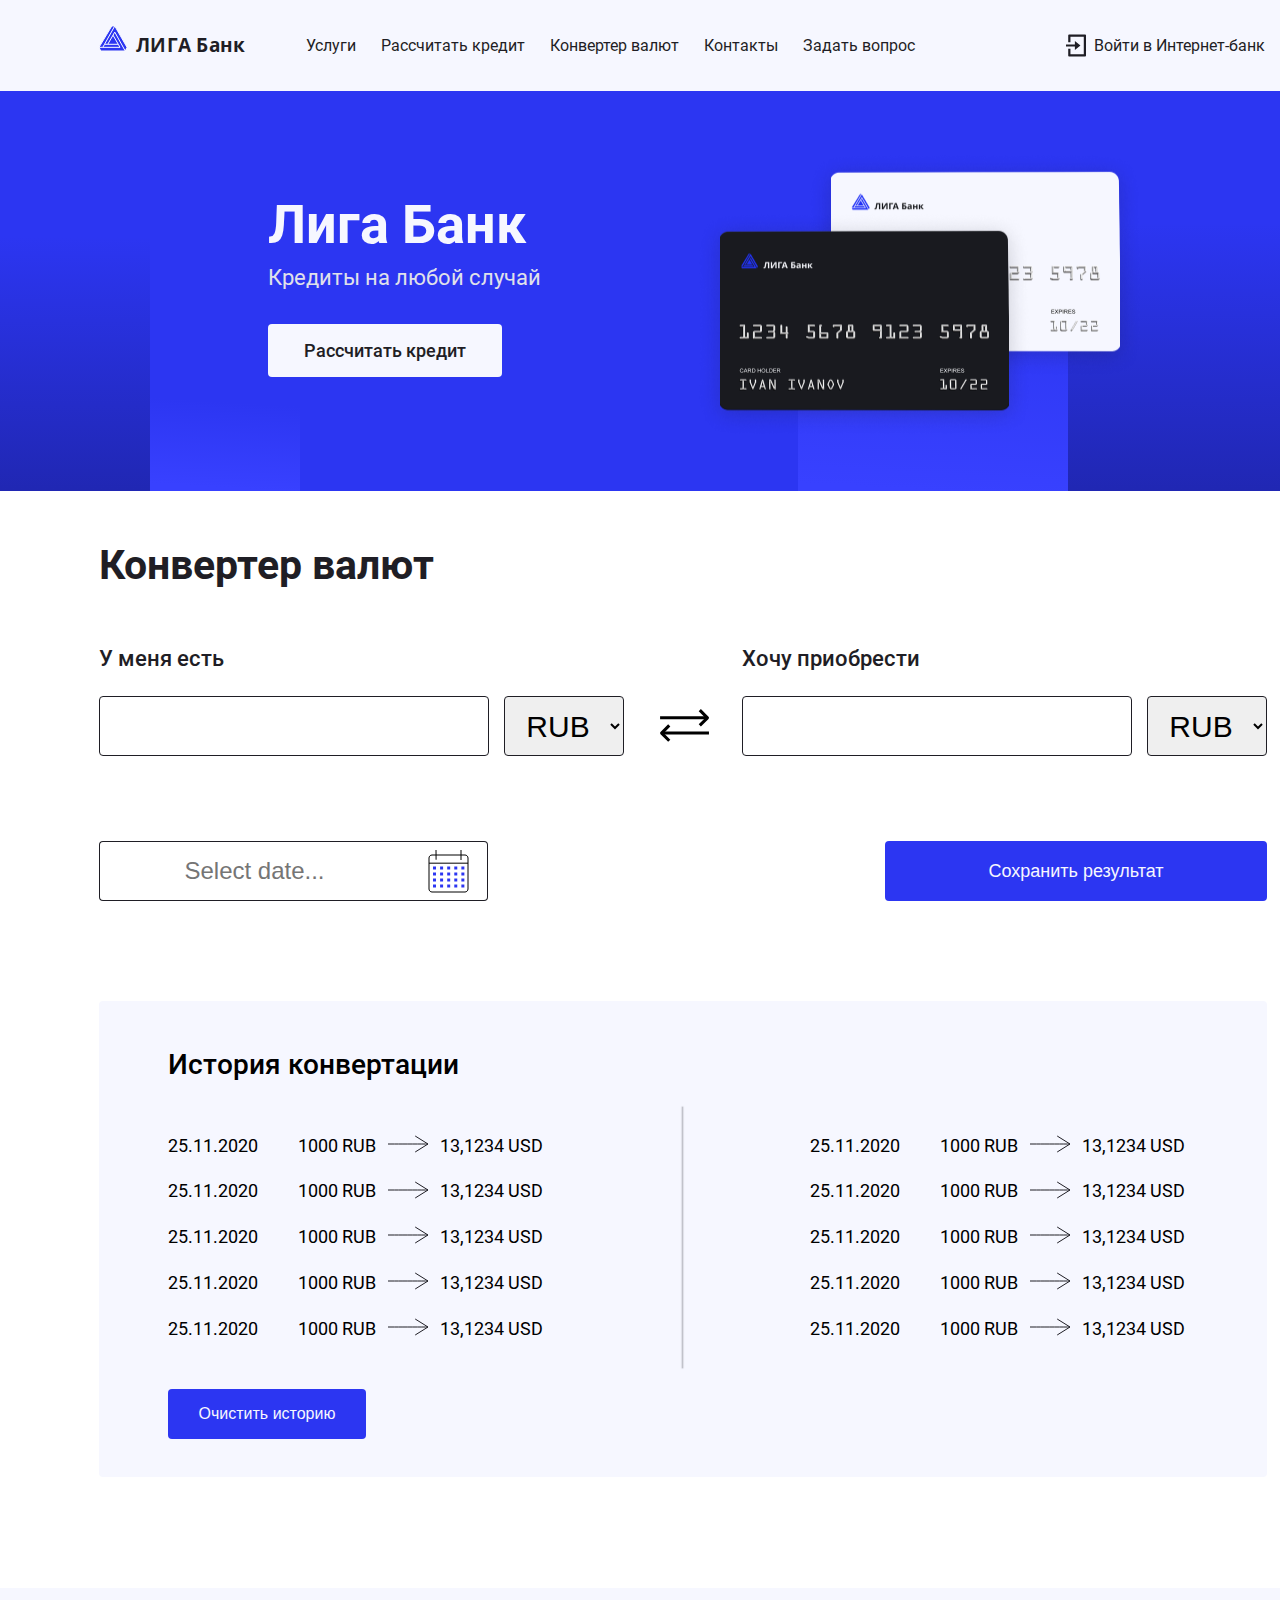
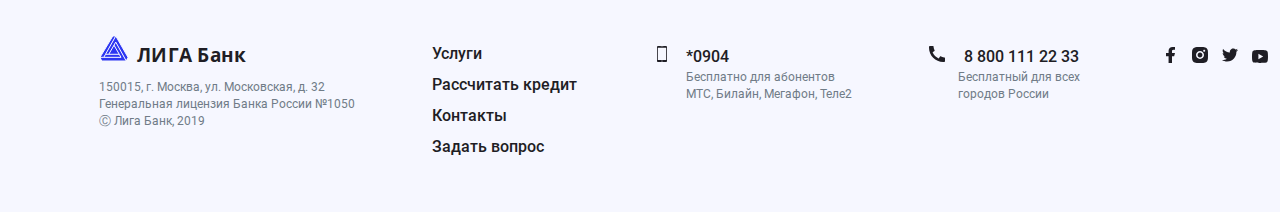
==== index.html @ 65e577ff "Создаёт полностью валидный html css документ" ====
<!DOCTYPE html>
<html lang="ru">
<head>
  <meta charset="UTF-8">
  <meta http-equiv="X-UA-Compatible" content="IE=edge">
  <meta name="viewport" content="width=device-width, initial-scale=1.0">
  <link rel="stylesheet" href="./css/style.css">
  <title>LigaBank</title>
</head>
<body>
  <div class="container">
    <!-- header: -->
    <header class="header">
      <a class="logo" href="#" aria-label="Домашняя страница">
        <svg class="icon-logo" width="30" height="27" fill="none"><use xlink:href="./img/sprite.svg#icon-logo"></use></svg>
        <span>ЛИГА Банк</span>
      </a>
      <nav class="header__navigator">
        <ul class="header__navigator-list">
          <li class="header__navigator-item"><a href="#">Услуги</a></li>
          <li class="header__navigator-item"><a href="#">Рассчитать кредит</a></li>
          <li class="header__navigator-item"><a href="#">Конвертер валют</a></li>
          <li class="header__navigator-item"><a href="#">Контакты</a></li>
          <li class="header__navigator-item"><a href="#">Задать вопрос</a></li>
        </ul>
      </nav>
      <a href="#" class="header__login">
        <svg class="icon-login" width="30" height="27" fill="none"><use xlink:href="./img/sprite.svg#icon-login"></use></svg>
        <span>Войти в Интернет-банк</span>
      </a>
    </header>

    <!-- main: -->
    <main>
      <!-- banner: -->
      <section class="banner">
        <h1 class="visually-hidden">Причины обратиться в Лига Банк:</h1>
        <div class="banner__loan">
          <h2 class="banner__title">Лига Банк</h2>
          <p class="banner__propose">Кредиты на любой случай</p>
          <a class="banner__redirect" href="#">Рассчитать кредит</a>
        </div>
        <div class="banner__cards"></div>
      </section>
      <!-- converter: -->
      <section class="converter">
        <h2 class="converter__title">Конвертер валют</h2>
        <!-- form: -->
        <form class="sums">
          <div class="sums__layout">
            <div class="organazer">
              <label for="sums__put">У меня есть</label>
              <input type="text" class="sums__put" name="sums__put" id="sums__put" aria-label="Введите сумму, которую необходимо поменять">
              <select>
                <option>RUB</option>
                <option>USD</option>
                <option>EUR</option>
                <option>GBR</option>
              </select>            
            </div>
            <div class="sums__arrows">
              <svg width="80" height="55" fill="none"><use xlink:href="./img/sprite.svg#icon-arrows"></use></svg>
            </div>
            <div class="organazer">
              <label for="sums__takeoff">Хочу приобрести</label>
              <input type="text" class="sums__takeoff" name="sums__takeoff" id="sums__takeoff" aria-label="Введите сумму, которую необходимо поменять">
              <select>
                <option>RUB</option>
                <option>USD</option>
                <option>EUR</option>
                <option>GBR</option>
              </select>            
            </div>
          </div>
          <div class="sums__layout">
            <div class="flatpickr">
              <input type="text" placeholder="Select date..." aria-label="Выберите в календаре дату для текущего курса валюты">
              <a aria-label="Календарь">
                <svg width="41" height="44" fill="none"><use xlink:href="./img/sprite.svg#icon-calendar"></use></svg>
              </a>
            </div>
            <button class="sums__submit" type="submit">Сохранить результат</button>
          </div>
        </form>
        <!-- history: -->
        <section class="history">
          <h2 class="history__title">История конвертации</h2>
          <div class="history__container">
            <ul class="history__list">
              <li class="history__item">
                <span class="history__date">25.11.2020</span>
                <span>1000 RUB</span>
                <span class="history__arrow">
                  <svg width="41" height="18" fill="none"><use xlink:href="./img/sprite.svg#icon-arrow"></use></svg>
                </span>
                <span>13,1234 USD</span>
              </li>
              <li class="history__item">
                <span class="history__date">25.11.2020</span>
                <span>1000 RUB</span>
                <span class="history__arrow">
                  <svg width="41" height="18" fill="none"><use xlink:href="./img/sprite.svg#icon-arrow"></use></svg>
                </span>
                <span>13,1234 USD</span>
              </li>
              <li class="history__item">
                <span class="history__date">25.11.2020</span>
                <span>1000 RUB</span>
                <span class="history__arrow">
                  <svg width="41" height="18" fill="none"><use xlink:href="./img/sprite.svg#icon-arrow"></use></svg>
                </span>
                <span>13,1234 USD</span>
              </li>
              <li class="history__item">
                <span class="history__date">25.11.2020</span>
                <span>1000 RUB</span>
                <span class="history__arrow">
                  <svg width="41" height="18" fill="none"><use xlink:href="./img/sprite.svg#icon-arrow"></use></svg>
                </span>
                <span>13,1234 USD</span>
              </li>
              <li class="history__item">
                <span class="history__date">25.11.2020</span>
                <span>1000 RUB</span>
                <span class="history__arrow">
                  <svg width="41" height="18" fill="none"><use xlink:href="./img/sprite.svg#icon-arrow"></use></svg>
                </span>
                <span>13,1234 USD</span>
              </li>
            </ul>
            <ul class="history__list history__list--right">
              <li class="history__item">
                <span class="history__date">25.11.2020</span>
                <span>1000 RUB</span>
                <span class="history__arrow">
                  <svg width="41" height="18" fill="none"><use xlink:href="./img/sprite.svg#icon-arrow"></use></svg>
                </span>
                <span>13,1234 USD</span>
              </li>
              <li class="history__item">
                <span class="history__date">25.11.2020</span>
                <span>1000 RUB</span>
                <span class="history__arrow">
                  <svg width="41" height="18" fill="none"><use xlink:href="./img/sprite.svg#icon-arrow"></use></svg>
                </span>
                <span>13,1234 USD</span>
              </li>
              <li class="history__item">
                <span class="history__date">25.11.2020</span>
                <span>1000 RUB</span>
                <span class="history__arrow">
                  <svg width="41" height="18" fill="none"><use xlink:href="./img/sprite.svg#icon-arrow"></use></svg>
                </span>
                <span>13,1234 USD</span>
              </li>
              <li class="history__item">
                <span class="history__date">25.11.2020</span>
                <span>1000 RUB</span>
                <span class="history__arrow">
                  <svg width="41" height="18" fill="none"><use xlink:href="./img/sprite.svg#icon-arrow"></use></svg>
                </span>
                <span>13,1234 USD</span>
              </li>
              <li class="history__item">
                <span class="history__date">25.11.2020</span>
                <span>1000 RUB</span>
                <span class="history__arrow">
                  <svg width="41" height="18" fill="none"><use xlink:href="./img/sprite.svg#icon-arrow"></use></svg>
                </span>
                <span>13,1234 USD</span>
              </li>
            </ul>
          </div>
          <button class="history__reset">Очистить историю</button>
        </section>
      </section>
    </main>
    <!-- footer: -->
    <footer class="footer">
      <div class="footer__target">
        <a class="logo" href="#" aria-label="Домашняя страница">
          <svg class="icon-logo" width="30" height="27" fill="none"><use xlink:href="./img/sprite.svg#icon-logo"></use></svg>
          <span>ЛИГА Банк</span>
        </a>
        <p class="footer__location">150015, г. Москва, ул. Московская, д. 32 Генеральная лицензия Банка России №1050 <br />Ⓒ Лига Банк, 2019</p>
      </div>
      <nav>
        <ul class="footer__navigator">
          <li><a href="#">Услуги</a></li>
          <li><a href="#">Рассчитать кредит</a></li>
          <li><a href="#">Контакты</a></li>
          <li><a href="#">Задать вопрос</a></li>
        </ul>
      </nav>
      <div class="footer__phone">
        <p class="footer__icon">
          <svg width="10" height="16" fill="none"><use xlink:href="./img/sprite.svg#icon-emergency"></use></svg>
          <span>*0904</span>
        </p>
        <p class="footer__info">Бесплатно для абонентов МТС, Билайн, Мегафон, Теле2</p>
      </div>
      <div class="footer__mobile">
        <p class="footer__icon">
          <svg width="16" height="16" fill="none"><use xlink:href="./img/sprite.svg#icon-phone"></use></svg>
          <span>8 800 111 22 33</span>
        </p>
        <p class="footer__info">Бесплатный для всех городов России</p>
      </div>
      <ul class="footer__websites">
        <li>
          <a href="#" class="footer__network" title="Найдите нас на сайте Фейсбук">
            <svg width="9" height="16"><use xlink:href="./img/sprite.svg#icon-facebook"></use></svg>
          </a>
        </li>
        <li>
          <a href="#" class="footer__network" title="Найдите нас на сайте Инстаграмм">
            <svg width="16" height="16"><use xlink:href="./img/sprite.svg#icon-insta"></use></svg>
          </a>
        </li>
        <li>
          <a href="#" class="footer__network" title="Найдите нас на сайте Твиттер">
            <svg width="16" height="16"><use xlink:href="./img/sprite.svg#icon-twitter"></use></svg>
          </a>
        </li>
        <li>
          <a href="#" class="footer__network" title="Найдите нас на сайте Ютьюб">
            <svg width="16" height="13"><use xlink:href="./img/sprite.svg#icon-youtube"></use></svg>
          </a>
        </li>
      </ul>
    </footer>
  </div>
</body>
</html>
---- css/style.css ----
/* roboto-regular - latin_cyrillic */
@font-face {
  font-family: 'Roboto';
  font-style: normal;
  font-weight: 400;
  src: url('../fonts/roboto-v27-latin_cyrillic-regular.eot'); /* IE9 Compat Modes */
  src: local(''),
       url('../fonts/roboto-v27-latin_cyrillic-regular.eot?#iefix') format('embedded-opentype'), /* IE6-IE8 */
       url('../fonts/roboto-v27-latin_cyrillic-regular.woff2') format('woff2'), /* Super Modern Browsers */
       url('../fonts/roboto-v27-latin_cyrillic-regular.woff') format('woff'), /* Modern Browsers */
       url('../fonts/roboto-v27-latin_cyrillic-regular.ttf') format('truetype'), /* Safari, Android, iOS */
       url('../fonts/roboto-v27-latin_cyrillic-regular.svg#Roboto') format('svg'); /* Legacy iOS */
}
/* roboto-500 - latin_cyrillic */
@font-face {
  font-family: 'Roboto';
  font-style: normal;
  font-weight: 500;
  src: url('../fonts/roboto-v27-latin_cyrillic-500.eot'); /* IE9 Compat Modes */
  src: local(''),
       url('../fonts/roboto-v27-latin_cyrillic-500.eot?#iefix') format('embedded-opentype'), /* IE6-IE8 */
       url('../fonts/roboto-v27-latin_cyrillic-500.woff2') format('woff2'), /* Super Modern Browsers */
       url('../fonts/roboto-v27-latin_cyrillic-500.woff') format('woff'), /* Modern Browsers */
       url('../fonts/roboto-v27-latin_cyrillic-500.ttf') format('truetype'), /* Safari, Android, iOS */
       url('../fonts/roboto-v27-latin_cyrillic-500.svg#Roboto') format('svg'); /* Legacy iOS */
}
/* roboto-700 - latin_cyrillic */
@font-face {
  font-family: 'Roboto';
  font-style: normal;
  font-weight: 700;
  src: url('../fonts/roboto-v27-latin_cyrillic-700.eot'); /* IE9 Compat Modes */
  src: local(''),
       url('../fonts/roboto-v27-latin_cyrillic-700.eot?#iefix') format('embedded-opentype'), /* IE6-IE8 */
       url('../fonts/roboto-v27-latin_cyrillic-700.woff2') format('woff2'), /* Super Modern Browsers */
       url('../fonts/roboto-v27-latin_cyrillic-700.woff') format('woff'), /* Modern Browsers */
       url('../fonts/roboto-v27-latin_cyrillic-700.ttf') format('truetype'), /* Safari, Android, iOS */
       url('../fonts/roboto-v27-latin_cyrillic-700.svg#Roboto') format('svg'); /* Legacy iOS */
}
/* open-sans-700 - latin_cyrillic */
@font-face {
  font-family: 'Open Sans';
  font-style: normal;
  font-weight: 700;
  src: url('../fonts/open-sans-v20-latin_cyrillic-700.eot'); /* IE9 Compat Modes */
  src: local(''),
       url('../fonts/open-sans-v20-latin_cyrillic-700.eot?#iefix') format('embedded-opentype'), /* IE6-IE8 */
       url('../fonts/open-sans-v20-latin_cyrillic-700.woff2') format('woff2'), /* Super Modern Browsers */
       url('../fonts/open-sans-v20-latin_cyrillic-700.woff') format('woff'), /* Modern Browsers */
       url('../fonts/open-sans-v20-latin_cyrillic-700.ttf') format('truetype'), /* Safari, Android, iOS */
       url('../fonts/open-sans-v20-latin_cyrillic-700.svg#OpenSans') format('svg'); /* Legacy iOS */
}
/* work-sans-700 - latin */
@font-face {
  font-family: 'Work Sans';
  font-style: normal;
  font-weight: 700;
  src: url('../fonts/work-sans-v9-latin-700.eot'); /* IE9 Compat Modes */
  src: local(''),
       url('../fonts/work-sans-v9-latin-700.eot?#iefix') format('embedded-opentype'), /* IE6-IE8 */
       url('../fonts/work-sans-v9-latin-700.woff2') format('woff2'), /* Super Modern Browsers */
       url('../fonts/work-sans-v9-latin-700.woff') format('woff'), /* Modern Browsers */
       url('../fonts/work-sans-v9-latin-700.ttf') format('truetype'), /* Safari, Android, iOS */
       url('../fonts/work-sans-v9-latin-700.svg#WorkSans') format('svg'); /* Legacy iOS */
}

body {
  width: auto;
  margin: 0 auto;

  font-family: "Roboto", sans-serif;
  background-color: #e5e5e5;
}

.container {
  display: flex;
  flex-direction: column;
  
  margin: 0 auto;
  width: 1366px;

  background-color: #ffffff;
  box-shadow: 0 0 15px rgba(0, 0, 0, 0.2);
}

/* ------------ header -------------------- */

.header {
  display: flex;
  justify-content: space-between;
  align-items: center;
  padding: 0 98px;

  background: #f6f7ff;
}

.logo {
  width: 165px;
  margin-right: 30px;
  padding-bottom: 10px;
  text-decoration: none;
}

.logo span {
  font-family: "Open Sans", sans-serif;
  font-weight: 700;
  font-size: 19px;
  line-height: 24px;
  margin-left: 4px;
  letter-spacing: 0.3px;
  color: #1F1E25;
}

.header__navigator {
  margin-right: auto;
}

.header__navigator-list {
  display: flex;
  flex-wrap: wrap;

  max-width: 750px;
  margin: 0;
  padding: 30px 0;
  list-style-type: none;
}

.header__navigator-item {
  min-height: 31px;
  display: flex;
  justify-content: center;
  align-items: center;

  margin-left: 13px;
  margin-right: 12px;
}

.header__navigator-item a {
  font-weight: 400;
  font-size: 16px;
  line-height: 19px;
  text-decoration: none;
  word-wrap: break-word;

  color: #1F1E25;
}

.header__navigator-item a:hover {
  color: #2C36F2;
  transition-duration: 150ms;
}

.header__navigator-item a:active {
  opacity: 0.5;
  transition-duration: 150ms;
}

.header__login {
  display: flex;
  align-items: center;
  font-weight: 400;
  font-size: 16px;
  line-height: 18.75px;
  text-decoration: none;

  color: #1f1e25;
}

.header__login:hover {
  color: #2c36f2;
  transition-duration: 150ms;
}

.header__login:active {
  opacity: 0.5;
  transition-duration: 150ms;
}

.icon-login {
  fill: #1f1e25;
  width: 20px;
}

.icon-login:hover {
  fill: #2c36f2;
  transition-duration: 150ms;
}

.icon-login:active {
  opacity: 0.5;
  transition-duration: 150ms;
}

.header__login span {
  width: 174px;
  font-weight: 400;
  font-size: 16px;
  line-height: 19px;
  text-decoration: none;
  margin-left: 8px;
}

/* ------------ banner section -------------------- */

.banner {
  display: flex;
  justify-content: space-between;
  padding: 62px 223px 54px 220px;

  background-color: #2C36F2;
  background-image:
    linear-gradient(180.24deg, rgba(32, 39, 179, 0) 36.31%, #2027B3 99.79%), 
    linear-gradient(183.47deg, rgba(56, 65, 255, 0) 66.3%, #3841FF 97.14%), 
    linear-gradient(183.47deg, rgba(56, 65, 255, 0) 27.26%, #3841FF 97.14%),
    linear-gradient(180.24deg, rgba(32, 39, 179, 0) 32.89%, #2027B3 99.79%);

  background-repeat: no-repeat;
  background-size: 150px 400px, 150px 269px, 270px 269px, 298px 400px;
  background-position: left bottom, 150px bottom, right 298px bottom, right bottom;
}

.banner__loan {
  width: 320px;
  padding: 10px;

  text-align: center;
}

.banner__title {
  font-weight: 700;
  font-size: 54px;
  line-height: 54px;

  margin-top: 35px;
  margin-bottom: 10px;
  padding-left: 14px;

  color: #F6F7FF;
}

.banner__propose {
  font-weight: 400;
  font-size: 22px;
  line-height: 26px;

  margin-top: 13px;
  margin-bottom: 13px;
  padding-left: 28px;

  color: #E0E1EA;
}

.banner__redirect {
  display: inline-block;

  width: 162px;
  padding: 16px 36px;
  margin: 20px 14px 20px 3px;

  font-weight: 500;
  font-size: 18px;
  line-height: 21px;
  text-decoration: none;

  color: #1F1E25;
  background-color: #F6F7FF;
  border-radius: 4px;
}

.banner__redirect:hover {
  color: #F6F7FF;
  background-color: #2C36F2;
  border: 1px solid #F6F7FF;
  border-radius: 6px;
  transition-duration: 150ms;
}

.banner__redirect:active {
  opacity: 0.5;
  transition-duration: 150ms;
}

.banner__cards {
  width: 446px;
  height: 284px;
  background-image:
    url(/img/black_card.png),
    url(/img/white_card.png);

  background-repeat: no-repeat;
  background-size: 335px 225px, 335px 225px;
  background-position: left bottom, right top;
}

/* ------------ converter -------------------- */

.converter {
  padding: 0 89px;
}

.converter__title {
  font-weight: 700;
  font-size: 41px;
  line-height: 57px;

  margin: 46px 10px 39px 10px;

  color: #1F1E25;
}

.sums {
  display: flex;
  flex-direction: column;
}

.sums__layout {
  display: flex;
  justify-content: space-between;
  flex-wrap: wrap;
  align-items: stretch;

  margin-bottom: 65px;
}

.organazer {
  display: flex;
  flex-wrap: wrap;
  justify-content: space-between;
  width: 525px;
  margin: 10px;

  color: #1F1E25;
}

.organazer label {
  width: 100%;
  margin-bottom: 22px;

  font-weight: 500;
  font-size: 22px;
  line-height: 31px;
}

.organazer input {
  width: 384px;
  min-height: 56px;
  font-weight: 500;
  font-size: 24px;
  line-height: 34px;

  text-align: center;
  border: 1px solid #1f1e25;
  border-radius: 4px;
}

.organazer select {
  width: 120px;
  min-height: 56px;
  font-weight: 400;
  font-size: 30px;
  line-height: 42px;

  text-align: center;
  border: 1px solid #1f1e25;
  border-radius: 4px;
  
  cursor: pointer;
}

.sums__arrows {
  display: flex;
  align-items: flex-end;
  margin: 10px 0 10px 0;
}

.flatpickr {
  display: flex;
  margin: 10px;
}

.flatpickr input {
  width: 305px;
  min-height: 56px;
  font-weight: 400;
  font-size: 24px;
  line-height: 34px;

  text-align: center;
  border: 1px solid #1f1e25;
  border-right-style: none;
  border-radius: 4px 0 0 4px;
  
  cursor: pointer;
}

.flatpickr a {
  display: flex;
  justify-content: center;
  align-items: center;
  width: 78px;
  min-height: 56px;

  border: 1px solid #1f1e25;
  border-left-style: none;
  border-radius: 0 4px 4px 0;

  cursor: pointer;
}

.sums__submit {
  width: 382px;
  min-height: 56px;
  margin: 10px;

  font-weight: 500;
  font-size: 18px;
  line-height: 25px;

  color: #f6f7ff;
  background-color: #2c36f2;
  border: #2c36f3;
  border-radius: 4px;
}

.sums__submit:hover {
  color: #2c36f2;
  background-color: #f6f7ff;
  border: 1px solid #2c36f2;
  border-radius: 6px;
  transition-duration: 150ms;
}

.sums__submit:active {
  opacity: 0.5;
  transition-duration: 150ms;
}

/* ------------ history section -------------------- */

.history {
  margin: 25px 10px 10px 10px;
  padding: 25px 82px 19px 69px;
  background-color: #f6f7ff;
  border-radius: 4px;
}

.history__title {
  margin-top: 19px;
  font-weight: 500;
  font-size: 28px;
  line-height: 39px;
}

.history__container {
  display: flex;
  flex-wrap: wrap;
  justify-content: space-between;

  position: relative;
}

.history__container::after {
  content: '';
  position: absolute;
  display: block;
  width: 1px;
  height: 100%;
  left: 50.5%;
  background-color: #c1c2ca;
  box-shadow: 0 0 1px 0.4px rgba(0, 0, 0, 0.2);
}

.history__list {
  padding-left: 0;
  list-style-type: none;
}

.history__item{
  padding: 10.5px 0 10px 0;
  font-weight: 400;
  font-size: 18px;
  line-height: 24px;
}

.history__date {
  padding-right: 36px;
}

.history__arrow {
  vertical-align: middle;
  padding-left: 8px;
  padding-right: 7px;
}

.history__reset {
  width: 198px;
  min-height: 50px;
  font-weight: 500;
  font-size: 16px;
  line-height: 19px;

  margin: 21px 19px 19px 0;

  color: #f6f7ff;
  background-color: #2c36f2;
  border: #2c36f3;
  border-radius: 4px;
}

.history__reset:hover {
  color: #2c36f2;
  background-color: #f6f7ff;
  border: 1px solid #2c36f2;
  border-radius: 6px;
  transition-duration: 150ms;
}

.history__reset:active {
  opacity: 0.5;
  transition-duration: 150ms;
}

/* ------------ footer -------------------- */

.footer {
  display: flex;
  justify-content: space-between;

  margin-top: 101px;
  padding: 35px 80px 40px 80px;

  background-color: #f6f7ff;
}

.footer__target {
  padding: 12px 36px 12px 19px;
}

.footer__location {
  width: 264px;
  font-weight: 400;
  font-size: 12px;
  line-height: 17px;

  color: #707c87;
}

.footer__navigator {
  margin: 15px 10px 10px 21px;
  padding-left: 0;
  list-style-type: none;
}

.footer__navigator li {
  width: 190px;
  padding: 4px 0 4px 0;
}

.footer__navigator a {
  text-decoration: none;
  font-weight: 500;
  font-size: 16px;
  line-height: 23px;
  
  color: #1f1e25;
}

.footer__navigator a:hover {
  color: #2C36F2;
  transition-duration: 150ms;
}

.footer__navigator a:active {
  opacity: 0.5;
  transition-duration: 150ms;
}

.footer__phone {
  width: 250px;
  margin: 15px 5px 10px 5px;
}

.footer__mobile {
  width: 216px;
  margin: 15px 5px 10px 5px;
}

.footer__icon {
  margin: 8px 10px 0 7px;

  font-weight: 500;
  font-size: 16px;
  line-height: 22px;

  color: #1f1e25;
}

.footer__icon span {
  padding-left: 15px;
}

.footer__info {
  margin: 1px 40px 9px 36px;

  font-weight: 400;
  font-size: 12px;
  line-height: 17px;

  color: #707c87;
}

.footer__websites {
  display: flex;
  flex-wrap: wrap;
  align-items: baseline;
  width: 131px;
  padding-left: 0;
  list-style-type: none;
}

.footer__websites li {
  display: flex;
  justify-content: center;
  align-items: center;
  width: 30px;
  height: 37px;
}

.footer__network {
  fill: #1f1e25;
}

.footer__network:hover {
  fill: #2c36f2;
  transition-duration: 150ms;
}

.footer__network:active {
  opacity: 0.5;
  transition-duration: 150ms;
}

/* ------------ Общие привила для скрытых блоков -------------------- */

.visually-hidden:not(:focus):not(:active) {
  position: absolute;

  width: 1px;
  height: 1px;
  margin: -1px;
  padding: 0;

  overflow: hidden;
  border: 0;
  white-space: nowrap;

  clip-path: inset(100%);
  clip: rect(0, 0, 0, 0);
}
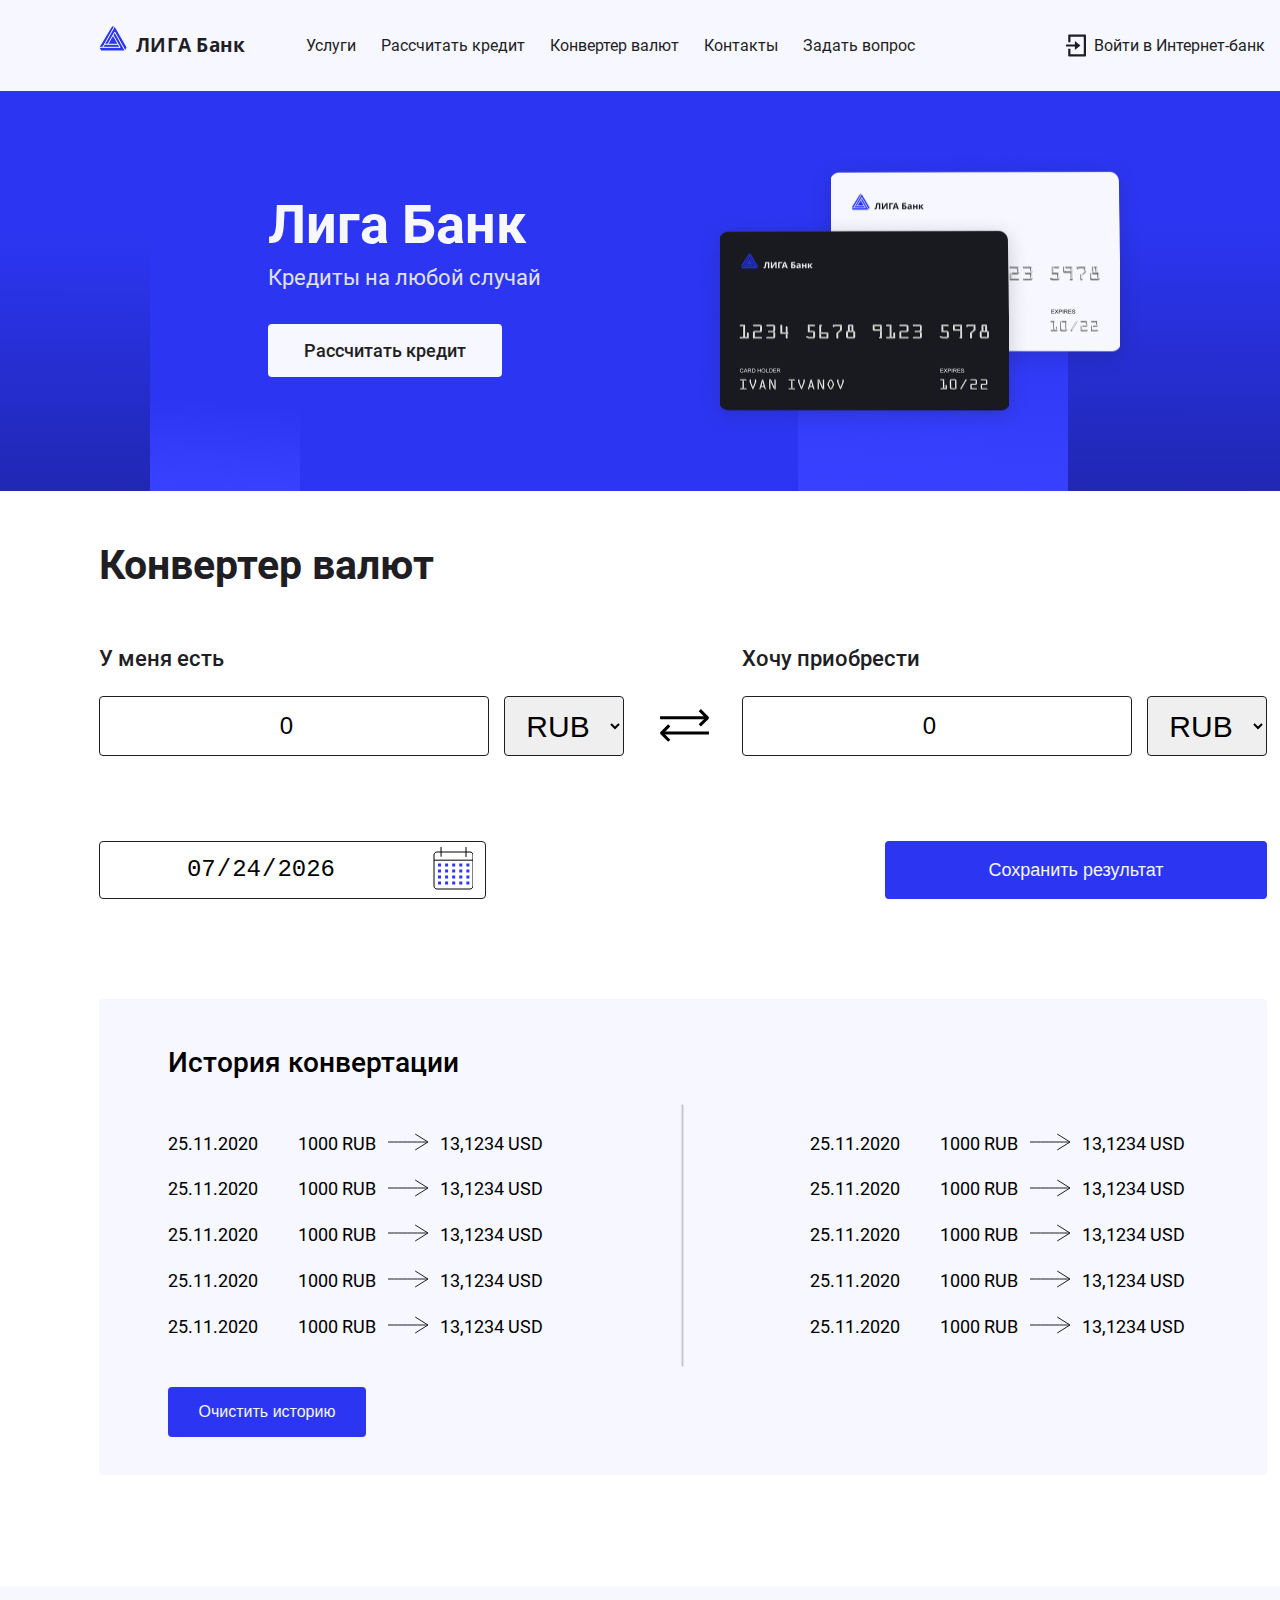
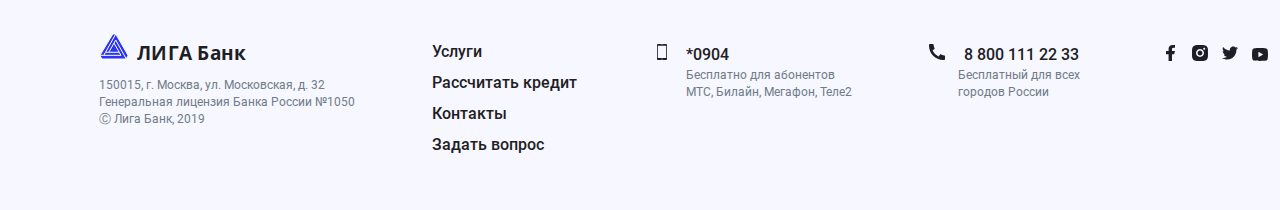
==== commit 5af8b9eb: "Создает основные JS функции" ====
--- a/index.html
+++ b/index.html
@@ -4,6 +4,7 @@
   <meta charset="UTF-8">
   <meta http-equiv="X-UA-Compatible" content="IE=edge">
   <meta name="viewport" content="width=device-width, initial-scale=1.0">
+  <link rel="shortcut icon" href="#">
   <link rel="stylesheet" href="./css/style.css">
   <title>LigaBank</title>
 </head>
@@ -49,36 +50,31 @@
         <form class="sums">
           <div class="sums__layout">
             <div class="organazer">
-              <label for="sums__put">У меня есть</label>
-              <input type="text" class="sums__put" name="sums__put" id="sums__put" aria-label="Введите сумму, которую необходимо поменять">
-              <select>
-                <option>RUB</option>
-                <option>USD</option>
-                <option>EUR</option>
-                <option>GBR</option>
+              <label for="sums__cash">У меня есть</label>
+              <input type="number" class="sums__cash" value="0" name="sums__cash" id="sums__cash" aria-label="Введите сумму, которую необходимо поменять">
+              <select class="sums__cash-type">
+                <option value="RUB">RUB</option>
+                <option value="USD">USD</option>
+                <option value="EUR">EUR</option>
+                <option value="GBP">GBP</option>
               </select>            
             </div>
             <div class="sums__arrows">
               <svg width="80" height="55" fill="none"><use xlink:href="./img/sprite.svg#icon-arrows"></use></svg>
             </div>
             <div class="organazer">
-              <label for="sums__takeoff">Хочу приобрести</label>
-              <input type="text" class="sums__takeoff" name="sums__takeoff" id="sums__takeoff" aria-label="Введите сумму, которую необходимо поменять">
-              <select>
-                <option>RUB</option>
-                <option>USD</option>
-                <option>EUR</option>
-                <option>GBR</option>
+              <label for="sums__exchanged">Хочу приобрести</label>
+              <input type="number" class="sums__exchanged" value="0" name="sums__exchanged" id="sums__exchanged" aria-label="Введите сумму, которую необходимо поменять">
+              <select class="sums__exchanged-type">
+                <option value="RUB">RUB</option>
+                <option value="USD">USD</option>
+                <option value="EUR">EUR</option>
+                <option value="GBP">GBP</option>
               </select>            
             </div>
           </div>
           <div class="sums__layout">
-            <div class="flatpickr">
-              <input type="text" placeholder="Select date..." aria-label="Выберите в календаре дату для текущего курса валюты">
-              <a aria-label="Календарь">
-                <svg width="41" height="44" fill="none"><use xlink:href="./img/sprite.svg#icon-calendar"></use></svg>
-              </a>
-            </div>
+            <input class="flatpickr__setdate" type="date">
             <button class="sums__submit" type="submit">Сохранить результат</button>
           </div>
         </form>
@@ -230,5 +226,6 @@
       </ul>
     </footer>
   </div>
+  <script src="./js/main.js"></script>
 </body>
 </html>
--- a/css/style.css
+++ b/css/style.css
@@ -68,7 +68,7 @@
   width: auto;
   margin: 0 auto;
 
-  font-family: "Roboto", sans-serif;
+  font-family: "Roboto", "Arial", sans-serif;
   background-color: #e5e5e5;
 }
 
@@ -102,7 +102,7 @@
 }
 
 .logo span {
-  font-family: "Open Sans", sans-serif;
+  font-family: "Open Sans", "Arial", sans-serif;
   font-weight: 700;
   font-size: 19px;
   line-height: 24px;
@@ -373,12 +373,66 @@
   margin: 10px 0 10px 0;
 }
 
+/* -------------------------- эксперимент ---------------------------*/
+
+
+/* <div class="flatpickr">
+<input class="flatpickr__setdate" type="text" placeholder="Select date..." aria-label="Выберите в календаре дату для текущего курса валюты">
+<a aria-label="Календарь">
+  <svg width="41" height="44" fill="none"><use xlink:href="./img/sprite.svg#icon-calendar"></use></svg>
+</a>
+</div> */
+
+/* 
 .flatpickr {
-  display: flex;
+  position: relative;
   margin: 10px;
 }
 
-.flatpickr input {
+.flatpickr__setdate {
+  width: 384px;
+  min-height: 56px;
+  font-weight: 400;
+  font-size: 24px;
+  line-height: 34px;
+  
+  text-align: center;
+  border: 1px solid #1f1e25;
+  border-radius: 4px;
+  
+  cursor: pointer;
+}
+
+.flatpickr a {
+  position: absolute;
+  display: block;
+  width: 40px;
+  height: 45px;
+  top: 6px;
+  right: 10px;
+  
+  display: flex;
+  justify-content: center;
+  align-items: center;
+  
+  cursor: pointer;
+} */
+
+/* -------------------------- эксперимент ---------------------------*/
+
+/* 
+<input class="flatpickr__setdate" type="text" placeholder="Select date..." aria-label="Выберите в календаре дату для текущего курса валюты">
+<a aria-label="Календарь">
+  <svg width="41" height="44" fill="none"><use xlink:href="./img/sprite.svg#icon-calendar"></use></svg>
+</a> */
+
+/* 
+.flatpickr {
+  display: flex;
+  margin: 10px;
+}
+
+.flatpickr__setdate {
   width: 305px;
   min-height: 56px;
   font-weight: 400;
@@ -405,7 +459,52 @@
   border-radius: 0 4px 4px 0;
 
   cursor: pointer;
-}
+} */
+
+/* -------------------------- эксперимент ---------------------------*/
+
+/* <input class="flatpickr__setdate" type="date"> */
+
+.flatpickr__setdate {
+  position: relative;
+  
+  margin: 10px;
+  width: 384px;
+  height: 56px;
+  font-weight: 500;
+  font-size: 24px;
+  line-height: 34px;
+
+  text-align: center;
+  border: 1px solid #1f1e25;
+  border-radius: 4px;
+}
+
+input[type="date"]::-webkit-calendar-picker-indicator {
+  color: transparent;
+  opacity: 1;
+  background: none;
+  z-index: 1;
+  width: 60px;
+  height: 100%;
+
+  cursor: pointer;
+}
+
+input[type="date"]:before {
+  content: '';
+  background: url(/img/callss.svg) no-repeat;
+
+  position: absolute;
+  display: block;
+  width: 40px;
+  height: 45px;
+  top: 4px;
+  right: 12px;
+  color: #999;
+}
+
+/* -------------------------- эксперимент ---------------------------*/
 
 .sums__submit {
   width: 382px;
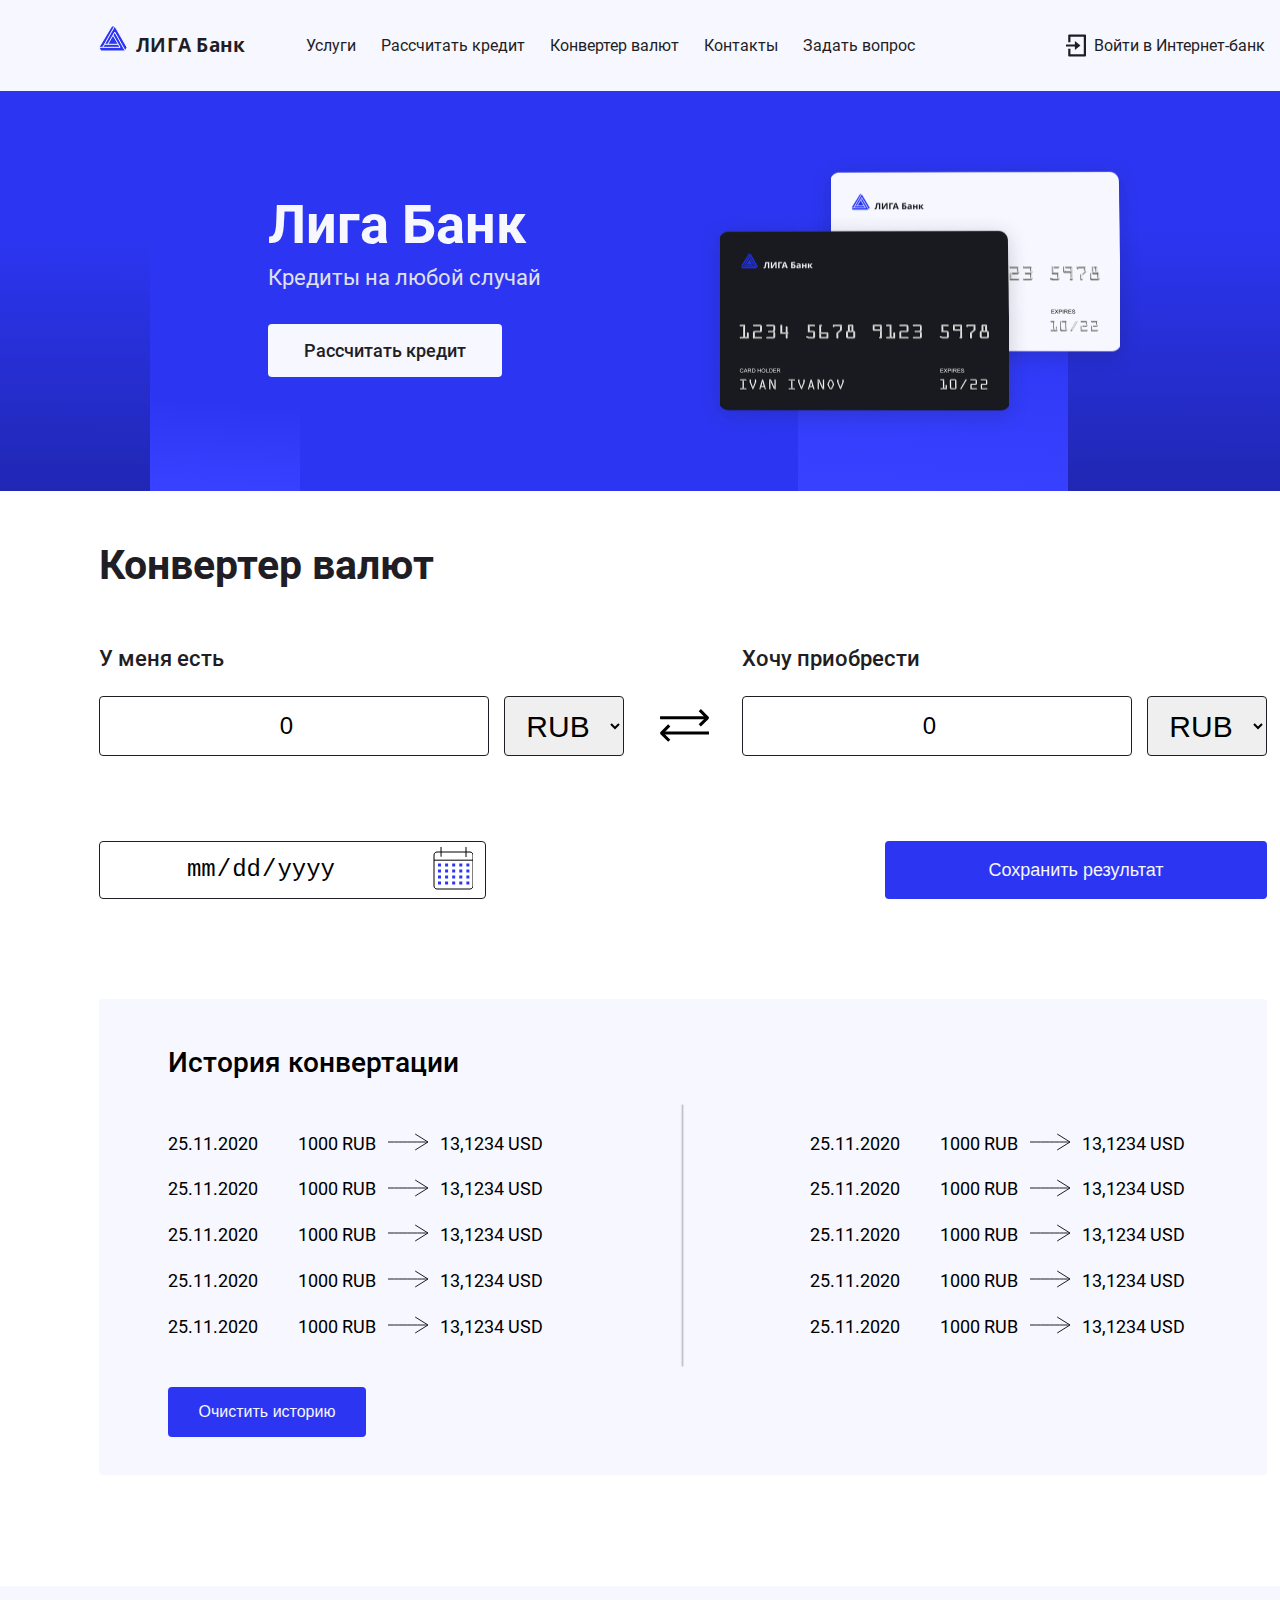
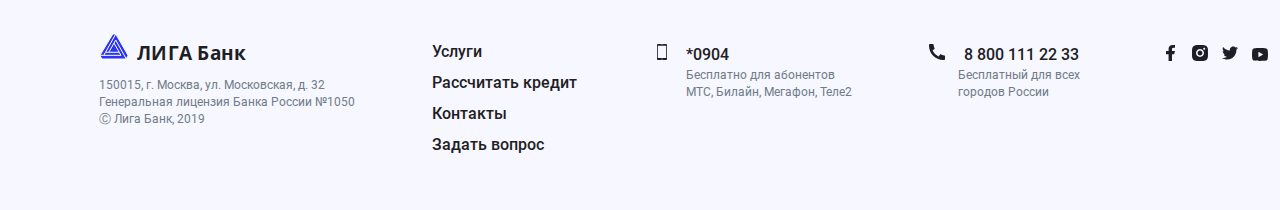
==== commit 64a3ace6: "Подготавливает проект под React" ====
--- a/index.html
+++ b/index.html
@@ -51,7 +51,7 @@
           <div class="sums__layout">
             <div class="organazer">
               <label for="sums__cash">У меня есть</label>
-              <input type="number" class="sums__cash" value="0" name="sums__cash" id="sums__cash" aria-label="Введите сумму, которую необходимо поменять">
+              <input type="number" class="sums__input sums__cash" min="0" step="any" value="0" name="sums__cash" id="sums__cash" aria-label="Введите сумму, которую необходимо поменять" title="Валюта" required />
               <select class="sums__cash-type">
                 <option value="RUB">RUB</option>
                 <option value="USD">USD</option>
@@ -64,7 +64,7 @@
             </div>
             <div class="organazer">
               <label for="sums__exchanged">Хочу приобрести</label>
-              <input type="number" class="sums__exchanged" value="0" name="sums__exchanged" id="sums__exchanged" aria-label="Введите сумму, которую необходимо поменять">
+              <input type="number" class="sums__input sums__exchanged" min="0" step="any" value="0" name="sums__exchanged" id="sums__exchanged" aria-label="Введите сумму, которую необходимо поменять" title="Валюта" required />
               <select class="sums__exchanged-type">
                 <option value="RUB">RUB</option>
                 <option value="USD">USD</option>
@@ -74,7 +74,7 @@
             </div>
           </div>
           <div class="sums__layout">
-            <input class="flatpickr__setdate" type="date">
+            <input class="sums__flatpickr" type="date">
             <button class="sums__submit" type="submit">Сохранить результат</button>
           </div>
         </form>
--- a/css/style.css
+++ b/css/style.css
@@ -341,7 +341,7 @@
   line-height: 31px;
 }
 
-.organazer input {
+.sums__input {
   width: 384px;
   min-height: 56px;
   font-weight: 500;
@@ -351,6 +351,10 @@
   text-align: center;
   border: 1px solid #1f1e25;
   border-radius: 4px;
+}
+
+.sums__input--error {
+  box-shadow: 0 0 3px 2px #B22222;
 }
 
 .organazer select {
@@ -373,99 +377,7 @@
   margin: 10px 0 10px 0;
 }
 
-/* -------------------------- эксперимент ---------------------------*/
-
-
-/* <div class="flatpickr">
-<input class="flatpickr__setdate" type="text" placeholder="Select date..." aria-label="Выберите в календаре дату для текущего курса валюты">
-<a aria-label="Календарь">
-  <svg width="41" height="44" fill="none"><use xlink:href="./img/sprite.svg#icon-calendar"></use></svg>
-</a>
-</div> */
-
-/* 
-.flatpickr {
-  position: relative;
-  margin: 10px;
-}
-
-.flatpickr__setdate {
-  width: 384px;
-  min-height: 56px;
-  font-weight: 400;
-  font-size: 24px;
-  line-height: 34px;
-  
-  text-align: center;
-  border: 1px solid #1f1e25;
-  border-radius: 4px;
-  
-  cursor: pointer;
-}
-
-.flatpickr a {
-  position: absolute;
-  display: block;
-  width: 40px;
-  height: 45px;
-  top: 6px;
-  right: 10px;
-  
-  display: flex;
-  justify-content: center;
-  align-items: center;
-  
-  cursor: pointer;
-} */
-
-/* -------------------------- эксперимент ---------------------------*/
-
-/* 
-<input class="flatpickr__setdate" type="text" placeholder="Select date..." aria-label="Выберите в календаре дату для текущего курса валюты">
-<a aria-label="Календарь">
-  <svg width="41" height="44" fill="none"><use xlink:href="./img/sprite.svg#icon-calendar"></use></svg>
-</a> */
-
-/* 
-.flatpickr {
-  display: flex;
-  margin: 10px;
-}
-
-.flatpickr__setdate {
-  width: 305px;
-  min-height: 56px;
-  font-weight: 400;
-  font-size: 24px;
-  line-height: 34px;
-
-  text-align: center;
-  border: 1px solid #1f1e25;
-  border-right-style: none;
-  border-radius: 4px 0 0 4px;
-  
-  cursor: pointer;
-}
-
-.flatpickr a {
-  display: flex;
-  justify-content: center;
-  align-items: center;
-  width: 78px;
-  min-height: 56px;
-
-  border: 1px solid #1f1e25;
-  border-left-style: none;
-  border-radius: 0 4px 4px 0;
-
-  cursor: pointer;
-} */
-
-/* -------------------------- эксперимент ---------------------------*/
-
-/* <input class="flatpickr__setdate" type="date"> */
-
-.flatpickr__setdate {
+.sums__flatpickr {
   position: relative;
   
   margin: 10px;
@@ -480,7 +392,7 @@
   border-radius: 4px;
 }
 
-input[type="date"]::-webkit-calendar-picker-indicator {
+.sums__flatpickr::-webkit-calendar-picker-indicator {
   color: transparent;
   opacity: 1;
   background: none;
@@ -491,7 +403,7 @@
   cursor: pointer;
 }
 
-input[type="date"]:before {
+.sums__flatpickr:before {
   content: '';
   background: url(/img/callss.svg) no-repeat;
 
@@ -503,8 +415,6 @@
   right: 12px;
   color: #999;
 }
-
-/* -------------------------- эксперимент ---------------------------*/
 
 .sums__submit {
   width: 382px;
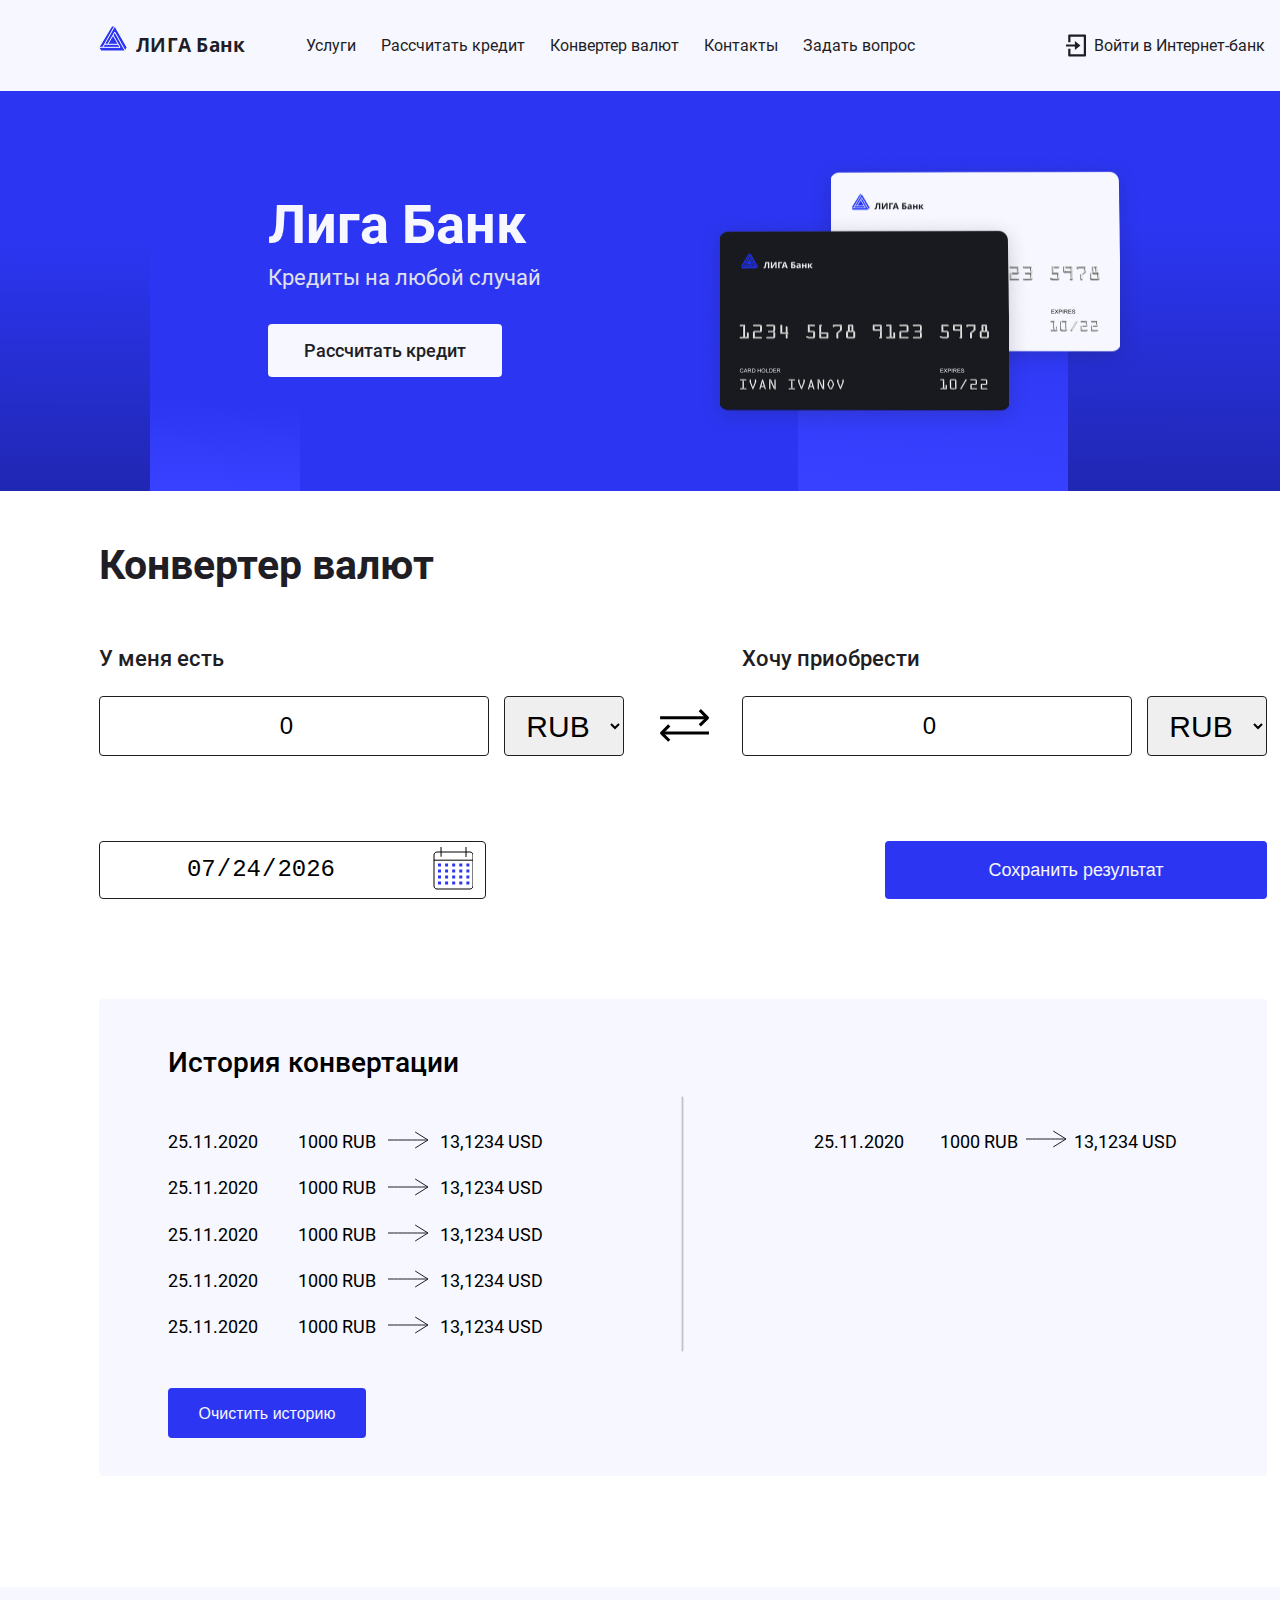
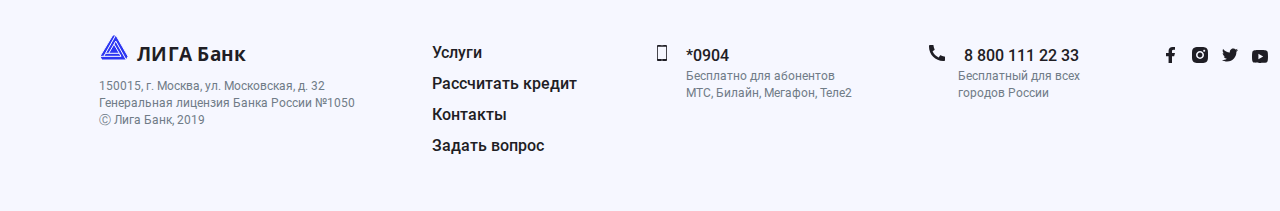
==== commit 41a64322: "Создает проект Лига Банк JS" ====
--- a/index.html
+++ b/index.html
@@ -81,92 +81,56 @@
         <!-- history: -->
         <section class="history">
           <h2 class="history__title">История конвертации</h2>
-          <div class="history__container">
             <ul class="history__list">
-              <li class="history__item">
-                <span class="history__date">25.11.2020</span>
-                <span>1000 RUB</span>
-                <span class="history__arrow">
-                  <svg width="41" height="18" fill="none"><use xlink:href="./img/sprite.svg#icon-arrow"></use></svg>
-                </span>
-                <span>13,1234 USD</span>
-              </li>
-              <li class="history__item">
-                <span class="history__date">25.11.2020</span>
-                <span>1000 RUB</span>
-                <span class="history__arrow">
-                  <svg width="41" height="18" fill="none"><use xlink:href="./img/sprite.svg#icon-arrow"></use></svg>
-                </span>
-                <span>13,1234 USD</span>
-              </li>
-              <li class="history__item">
-                <span class="history__date">25.11.2020</span>
-                <span>1000 RUB</span>
-                <span class="history__arrow">
-                  <svg width="41" height="18" fill="none"><use xlink:href="./img/sprite.svg#icon-arrow"></use></svg>
-                </span>
-                <span>13,1234 USD</span>
-              </li>
-              <li class="history__item">
-                <span class="history__date">25.11.2020</span>
-                <span>1000 RUB</span>
-                <span class="history__arrow">
-                  <svg width="41" height="18" fill="none"><use xlink:href="./img/sprite.svg#icon-arrow"></use></svg>
-                </span>
-                <span>13,1234 USD</span>
-              </li>
-              <li class="history__item">
-                <span class="history__date">25.11.2020</span>
-                <span>1000 RUB</span>
-                <span class="history__arrow">
-                  <svg width="41" height="18" fill="none"><use xlink:href="./img/sprite.svg#icon-arrow"></use></svg>
-                </span>
-                <span>13,1234 USD</span>
-              </li>
-            </ul>
-            <ul class="history__list history__list--right">
-              <li class="history__item">
-                <span class="history__date">25.11.2020</span>
-                <span>1000 RUB</span>
-                <span class="history__arrow">
-                  <svg width="41" height="18" fill="none"><use xlink:href="./img/sprite.svg#icon-arrow"></use></svg>
-                </span>
-                <span>13,1234 USD</span>
-              </li>
-              <li class="history__item">
-                <span class="history__date">25.11.2020</span>
-                <span>1000 RUB</span>
-                <span class="history__arrow">
-                  <svg width="41" height="18" fill="none"><use xlink:href="./img/sprite.svg#icon-arrow"></use></svg>
-                </span>
-                <span>13,1234 USD</span>
-              </li>
-              <li class="history__item">
-                <span class="history__date">25.11.2020</span>
-                <span>1000 RUB</span>
-                <span class="history__arrow">
-                  <svg width="41" height="18" fill="none"><use xlink:href="./img/sprite.svg#icon-arrow"></use></svg>
-                </span>
-                <span>13,1234 USD</span>
-              </li>
-              <li class="history__item">
-                <span class="history__date">25.11.2020</span>
-                <span>1000 RUB</span>
-                <span class="history__arrow">
-                  <svg width="41" height="18" fill="none"><use xlink:href="./img/sprite.svg#icon-arrow"></use></svg>
-                </span>
-                <span>13,1234 USD</span>
-              </li>
-              <li class="history__item">
-                <span class="history__date">25.11.2020</span>
-                <span>1000 RUB</span>
-                <span class="history__arrow">
-                  <svg width="41" height="18" fill="none"><use xlink:href="./img/sprite.svg#icon-arrow"></use></svg>
-                </span>
-                <span>13,1234 USD</span>
-              </li>
-            </ul>
-          </div>
+            <li class="history__item">
+              <span class="history__date">25.11.2020</span>
+              <span>1000 RUB</span>
+              <span class="history__arrow">
+                <svg width="41" height="18" fill="none"><use xlink:href="./img/sprite.svg#icon-arrow"></use></svg>
+              </span>
+              <span>13,1234 USD</span>
+            </li>
+            <li class="history__item">
+              <span class="history__date">25.11.2020</span>
+              <span>1000 RUB</span>
+              <span class="history__arrow">
+                <svg width="41" height="18" fill="none"><use xlink:href="./img/sprite.svg#icon-arrow"></use></svg>
+              </span>
+              <span>13,1234 USD</span>
+            </li>
+            <li class="history__item">
+              <span class="history__date">25.11.2020</span>
+              <span>1000 RUB</span>
+              <span class="history__arrow">
+                <svg width="41" height="18" fill="none"><use xlink:href="./img/sprite.svg#icon-arrow"></use></svg>
+              </span>
+              <span>13,1234 USD</span>
+            </li>
+            <li class="history__item">
+              <span class="history__date">25.11.2020</span>
+              <span>1000 RUB</span>
+              <span class="history__arrow">
+                <svg width="41" height="18" fill="none"><use xlink:href="./img/sprite.svg#icon-arrow"></use></svg>
+              </span>
+              <span>13,1234 USD</span>
+            </li>
+            <li class="history__item">
+              <span class="history__date">25.11.2020</span>
+              <span>1000 RUB</span>
+              <span class="history__arrow">
+                <svg width="41" height="18" fill="none"><use xlink:href="./img/sprite.svg#icon-arrow"></use></svg>
+              </span>
+              <span>13,1234 USD</span>
+            </li>
+            <li class="history__item">
+              <span class="history__date">25.11.2020</span>
+              <span>1000 RUB</span>
+              <span class="history__arrow">
+                <svg width="41" height="18" fill="none"><use xlink:href="./img/sprite.svg#icon-arrow"></use></svg>
+              </span>
+              <span>13,1234 USD</span>
+            </li>
+          </ul>
           <button class="history__reset">Очистить историю</button>
         </section>
       </section>
--- a/css/style.css
+++ b/css/style.css
@@ -455,40 +455,49 @@
 
 .history__title {
   margin-top: 19px;
+  margin-bottom: 38px;
   font-weight: 500;
   font-size: 28px;
   line-height: 39px;
 }
 
-.history__container {
-  display: flex;
+.history__list {
+  position: relative;
+
+  display: flex;
+  flex-direction: column;
   flex-wrap: wrap;
-  justify-content: space-between;
-
-  position: relative;
-}
-
-.history__container::after {
+  align-content: space-between;
+
+  max-height: 261px;
+  padding-left: 0;
+  padding-right: 8px;
+  list-style-type: none;
+}
+
+.history__list::after {
   content: '';
   position: absolute;
   display: block;
   width: 1px;
-  height: 100%;
+  height: 110%;
   left: 50.5%;
+  top: -10%;
   background-color: #c1c2ca;
   box-shadow: 0 0 1px 0.4px rgba(0, 0, 0, 0.2);
 }
 
-.history__list {
-  padding-left: 0;
-  list-style-type: none;
-}
-
-.history__item{
-  padding: 10.5px 0 10px 0;
+.history__item {
+  max-width: 50%;
+  padding: 10px 0 11px 0;
   font-weight: 400;
   font-size: 18px;
   line-height: 24px;
+}
+
+.history__item:nth-child(n+6) {
+  display: flex;
+  justify-content: flex-end;
 }
 
 .history__date {
